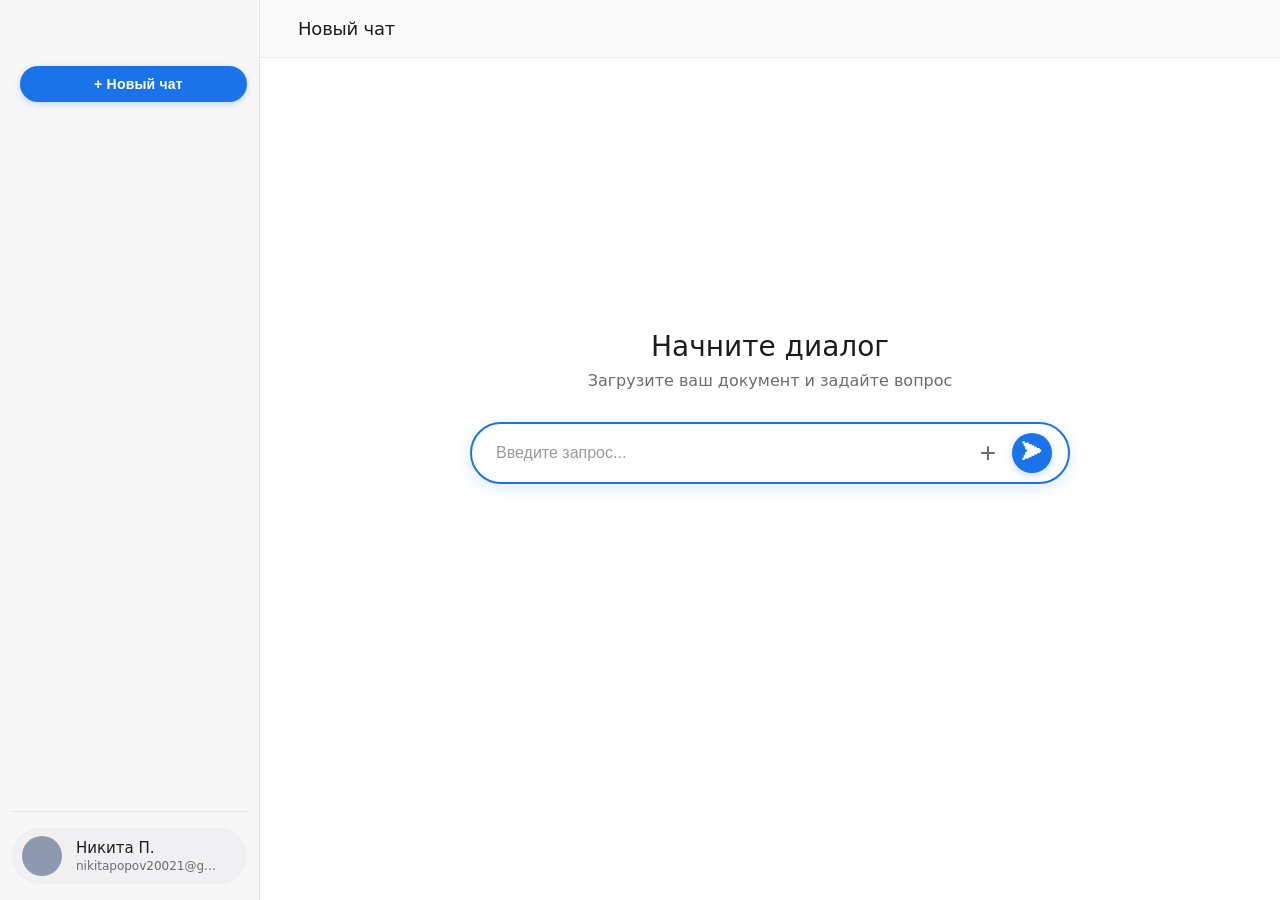
==== frontend/index.html @ 784e1c25 "feat: main page with chat bot" ====
<!DOCTYPE html>
<html lang="en">
<head>
    <meta charset="UTF-8">
    <meta name="viewport" content="width=device-width, initial-scale=1.0">
    <link rel="stylesheet" href="style.css">
    <title>Chat</title>
</head>
<body>
    <div class="chat-window">
        <aside class="sidebar">
            <div class="sidebar-top">
                <button class="new-chat-btn" id="newChatBtn">
                    <i class="fas fa-plus"></i> + Новый чат
                </button>
            </div>

            <div class="sidebar-bottom">
                <div class="profile-card">
                    <div class="profile-avatar">
                        <i class="fas fa-user" style="color: white; font-size: 20px;"></i>
                    </div>
                    <div class="profile-info">
                        <span class="profile-name">Никита П.</span>
                        <span class="profile-email">nikitapopov20021@gmail.ru</span>
                    </div>
                    <i class="fas fa-ellipsis-v profile-icon"></i>
                </div>
            </div>
        </aside>

        <main class="main-chat">
            <div class="chat-header">
                <h2><i class="fas fa-comment-dots" style="margin-right: 10px; color: #1a73e8;"></i>Новый чат</h2>
                <i class="fas fa-ellipsis-h"></i>
            </div>

            
            <div class="start-screen" id="startScreen">
                <div class="start-content">
                    <div class="logo">
                        <i class="fas fa-robot"></i>
                    </div>
                    <h1>Начните диалог</h1>
                    <p class="subtitle">Загрузите ваш документ и задайте вопрос</p>
                    <div class="start-input-wrapper">
                        <input type="text" id="startInput" placeholder="Введите запрос..." />
                        <div class="start-actions">
                            <button class="attach-btn" id="startAttachBtn" title="Прикрепить документ">
                                +
                            </button>
                            <button class="send-btn" id="startSendBtn">
                                ⮞
                            </button>
                        </div>
                    </div>
                </div>
            </div>

           
            <div class="messages-area hidden" id="messagesArea"></div>

            
            <div class="input-area" id="chatInputArea">
                <div class="input-wrapper">
                    <input type="text" id="chatInput" placeholder="Введите сообщение..." />
                    <div class="input-actions">
                        <button class="attach-btn" id="attachBtn" title="Прикрепить документ">
                            +
                        </button>
                        <button class="send-btn" id="chatSendBtn">
                            ⮞
                        </button>
                    </div>
                </div>
            </div>
        </main>
    </div>

  <script src="script2.js"></script>
</body>
</html>
---- frontend/style.css ----
* {
            margin: 0;
            padding: 0;
            box-sizing: border-box;
        }

        body {
            font-family: Arial, sans-serif;
            background: #f0f2f5;
            display: flex;
            justify-content: center;
            align-items: center;
            min-height: 100vh;
        }

        .container {
            background: white;
            padding: 40px;
            border-radius: 12px;
            box-shadow: 0 4px 12px rgba(0, 0, 0, 0.1);
            width: 400px;
            max-width: 95%;
        }

        
        .tabs {
            display: flex;
            margin-bottom: 30px;
            border-bottom: 2px solid #e0e0e0;
        }

        .tab-btn {
            flex: 1;
            padding: 12px;
            border: none;
            background: none;
            font-size: 18px;
            font-weight: 600;
            color: #666;
            cursor: pointer;
            transition: 0.3s;
            border-bottom: 3px solid transparent;
        }

        .tab-btn:hover {
            color: #1877f2;
        }

        .tab-btn.active {
            color: #1877f2;
            border-bottom-color: #1877f2;
        }

        
        .form {
            display: none;
            flex-direction: column;
            gap: 16px;
        }

        .form.active {
            display: flex;
        }

        .form-group {
            display: flex;
            flex-direction: column;
            gap: 5px;
        }

        .form-group label {
            font-size: 14px;
            font-weight: 600;
            color: #333;
        }

        .form-group input {
            padding: 12px 14px;
            border: 1px solid #ddd;
            border-radius: 6px;
            font-size: 15px;
            transition: 0.3s;
        }

        .form-group input:focus {
            outline: none;
            border-color: #1877f2;
            box-shadow: 0 0 0 3px rgba(24, 119, 242, 0.1);
        }

        .btn {
            padding: 14px;
            background: #1877f2;
            color: white;
            border: none;
            border-radius: 6px;
            font-size: 16px;
            font-weight: 600;
            cursor: pointer;
            transition: 0.3s;
            margin-top: 8px;
        }

        .btn:hover {
            background: #166fe5;
        }

        .btn:active {
            transform: scale(0.98);
        }

        .footer-text {
            text-align: center;
            font-size: 14px;
            color: #666;
            margin-top: 16px;
        }

        .footer-text a {
            color: #1877f2;
            text-decoration: none;
            font-weight: 600;
        }

        .footer-text a:hover {
            text-decoration: underline;
        }

        
        .error-msg {
            color: #e74c3c;
            font-size: 13px;
            
        } 

       * {
    margin: 0;
    padding: 0;
    box-sizing: border-box;
}

* {
    margin: 0;
    padding: 0;
    box-sizing: border-box;
}

body {
    background: #ffffff;
    display: flex;
    justify-content: center;
    align-items: center;
    min-height: 100vh;
    font-family: system-ui, -apple-system, 'Segoe UI', Roboto, sans-serif;
}

.chat-window {
    display: flex;
    width: 100vw;
    height: 100vh;
    background: #ffffff;
    overflow: hidden;
}


.sidebar {
    width: 260px;
    background: #f7f7f8;
    border-right: 1px solid #e4e4e7;
    display: flex;
    flex-direction: column;
    flex-shrink: 0;
    padding: 16px 12px 0 12px;
}

.sidebar-top {
    flex: 1;
    display: flex;
    flex-direction: column;
    padding-bottom: 16px;
}

.new-chat-btn {
    display: flex;
    align-items: center;
    justify-content: center;
    gap: 10px;
    background: #1a73e8;
    color: white;
    border: none;
    border-radius: 40px;
    padding: 10px 16px;
    font-size: 14px;
    font-weight: 600;
    cursor: pointer;
    width: calc(100% - 8px);
    margin-left: 8px;
    margin-top: 50px;
    box-shadow: 0 2px 6px rgba(26, 115, 232, 0.25);
    letter-spacing: 0.2px;
    flex-shrink: 0;
    transition: background 0.15s;
}

.new-chat-btn:hover {
    background: #1557b0;
}

.new-chat-btn i {
    font-size: 16px;
    color: white;
}

.sidebar-bottom {
    border-top: 1px solid #e4e4e7;
    padding: 16px 0 16px 0;
    margin-top: auto;
    flex-shrink: 0;
    background: #f7f7f8;
}

.profile-card {
    display: flex;
    align-items: center;
    gap: 14px;
    padding: 8px 10px;
    border-radius: 40px;
    background: #f0f0f2;
    cursor: default;
}

.profile-avatar {
    width: 40px;
    height: 40px;
    background: #8e9aaf;
    border-radius: 50%;
    display: flex;
    align-items: center;
    justify-content: center;
    color: white;
    font-weight: 600;
    font-size: 18px;
    flex-shrink: 0;
}

.profile-info {
    flex: 1;
    display: flex;
    flex-direction: column;
    min-width: 0;
}

.profile-name {
    font-weight: 500;
    font-size: 15px;
    color: #1c1c1e;
    line-height: 1.3;
}

.profile-email {
    font-size: 12px;
    color: #6c6c70;
    white-space: nowrap;
    overflow: hidden;
    text-overflow: ellipsis;
}

.profile-icon {
    color: #6c6c70;
    font-size: 16px;
    margin-left: 4px;
}


.main-chat {
    flex: 1;
    display: flex;
    flex-direction: column;
    background: #ffffff;
    min-width: 0;
}

.chat-header {
    padding: 18px 28px;
    border-bottom: 1px solid #ececef;
    display: flex;
    align-items: center;
    justify-content: space-between;
    flex-shrink: 0;
    background: #fafafb;
}

.chat-header h2 {
    font-size: 18px;
    font-weight: 500;
    color: #1c1c1e;
    letter-spacing: -0.2px;
}

.chat-header i {
    color: #6c6c70;
    font-size: 18px;
    cursor: default;
}


.messages-area {
    flex: 1;
    padding: 40px 28px 20px 28px;
    overflow-y: auto;
    display: flex;
    flex-direction: column;
    align-items: center;
    gap: 22px;
    background: #ffffff;
}

.messages-area.hidden {
    display: none;
}

.message {
    display: flex;
    gap: 14px;
    width: 100%;
    max-width: 700px;
}

.message.user {
    flex-direction: row-reverse;
}

.message-avatar {
    width: 36px;
    height: 36px;
    border-radius: 50%;
    display: flex;
    align-items: center;
    justify-content: center;
    font-weight: 500;
    font-size: 16px;
    flex-shrink: 0;
    color: white;
}

.message-avatar.gpt {
    background: #1a73e8;
}

.message-avatar.user {
    background: #8e9aaf;
}

.message-bubble {
    background: #f1f3f5;
    padding: 12px 18px;
    border-radius: 18px;
    border-top-left-radius: 6px;
    font-size: 15px;
    line-height: 1.5;
    color: #1d1d1f;
    box-shadow: 0 1px 3px rgba(0,0,0,0.02);
    word-break: break-word;
    flex: 1;
}

.message.user .message-bubble {
    background: #1a73e8;
    color: white;
    border-top-left-radius: 18px;
    border-top-right-radius: 6px;
}

.message-bubble p {
    margin-bottom: 4px;
}
.message-bubble p:last-child {
    margin-bottom: 0;
}

.message-time {
    font-size: 11px;
    color: #8e8e93;
    margin-top: 5px;
    text-align: right;
}

.message.user .message-time {
    color: #c8d7f0;
}


.start-screen {
    flex: 1;
    display: flex;
    flex-direction: column;
    align-items: center;
    justify-content: center;
    padding: 40px;
    background: #ffffff;
}

.start-screen.hidden {
    display: none;
}

.start-content {
    display: flex;
    flex-direction: column;
    align-items: center;
    margin-top: -90px;
}

.start-screen .logo {
    font-size: 48px;
    color: #1a73e8;
    margin-bottom: 16px;
}

.start-screen h1 {
    font-size: 28px;
    font-weight: 500;
    color: #1c1c1e;
    margin-bottom: 8px;
}

.start-screen .subtitle {
    font-size: 16px;
    color: #6c6c70;
    margin-bottom: 32px;
}

.start-input-wrapper {
    display: flex;
    align-items: center;
    gap: 12px;
    background: white;
    border: 2px solid #d9d9de;
    border-radius: 40px;
    padding: 6px 6px 6px 24px;
    width: 600px;
    max-width: 600px;
    box-shadow: 0 4px 12px rgba(0,0,0,0.05);
    transition: border-color 0.2s, box-shadow 0.2s;
    margin-bottom: 70px;
}

.start-input-wrapper:focus-within {
    border-color: #1a73e8;
    box-shadow: 0 4px 16px rgba(26, 115, 232, 0.15);
}

.start-input-wrapper input {
    flex: 1;
    border: none;
    outline: none;
    font-size: 16px;
    padding: 14px 0;
    background: transparent;
    color: #1c1c1e;
}

.start-input-wrapper input::placeholder {
    color: #99999e;
}


.start-actions {
    display: flex;
    align-items: center;
    gap: 6px;
}


 .start-actions .attach-btn {
    background: transparent !important;
    color: #6c6c70;
    border: none;
    width: 36px;
    height: 36px;
    display: flex;
    align-items: center;
    justify-content: center;
    font-size: 28px;
    font-weight: 300;
    cursor: pointer;
    transition: color 0.15s, transform 0.1s;
    flex-shrink: 0;
    line-height: 1;
    padding: 0;
    border-radius: 0;
    box-shadow: none;
}

.start-actions .attach-btn:hover {
    color: #1a73e8;
}

.start-actions .attach-btn:active {
    transform: scale(0.85);
}


.start-actions .send-btn {
    background: #1a73e8;
    color: white;
    border: none;
    width: 40px;
    height: 40px;
    border-radius: 50%;
    display: flex;
    align-items: center;
    justify-content: center;
    font-size: 22px;
    font-weight: 700;
    cursor: pointer;
    transition: background 0.15s, transform 0.1s;
    flex-shrink: 0;
    line-height: 1;
    box-shadow: 0 2px 8px rgba(26, 115, 232, 0.25);
    margin-right: 10px;
}

.start-actions .send-btn:hover {
    background: #1557b0;
}

.start-actions .send-btn:active {
    transform: scale(0.92);
}


.input-area {
    padding: 16px 24px 24px 24px;
    border-top: 1px solid #ececef;
    background: #fafafb;
    flex-shrink: 0;
    display: none;
}

.input-area.active {
    display: block;
}

.input-wrapper {
    display: flex;
    align-items: center;
    gap: 12px;
    background: white;
    border: 1px solid #d9d9de;
    border-radius: 40px;
    padding: 6px 6px 6px 20px;
    box-shadow: 0 2px 6px rgba(0,0,0,0.01);
    max-width: 700px;
    margin: 0 auto;
}

.input-wrapper input {
    flex: 1;
    border: none;
    outline: none;
    font-size: 15px;
    padding: 12px 0;
    background: transparent;
    color: #1c1c1e;
}

.input-wrapper input::placeholder {
    color: #99999e;
}

.input-actions {
    display: flex;
    align-items: center;
    gap: 6px;
}

.input-actions .attach-btn {
    background: transparent;
    color: #6c6c70;
    border: none;
    width: 32px;
    height: 32px;
    display: flex;
    align-items: center;
    justify-content: center;
    font-size: 24px;
    font-weight: 300;
    cursor: pointer;
    transition: color 0.15s, transform 0.1s;
    flex-shrink: 0;
    line-height: 1;
    padding: 0;
    border-radius: 0;
    box-shadow: none;
}

.input-actions .attach-btn:hover {
    color: #1a73e8;
}

.input-actions .attach-btn:active {
    transform: scale(0.85);
}


.input-actions .send-btn {
    background: #1a73e8;
    color: white;
    border: none;
    width: 40px;
    height: 40px;
    border-radius: 50%;
    display: flex;
    align-items: center;
    justify-content: center;
    font-size: 22px;
    font-weight: 700;
    cursor: pointer;
    transition: background 0.15s, transform 0.1s;
    flex-shrink: 0;
    box-shadow: 0 2px 8px rgba(26, 115, 232, 0.25);
    line-height: 1;
    margin-right: 10px;
}

.input-actions .send-btn:hover {
    background: #1557b0;
}

.input-actions .send-btn:active {
    transform: scale(0.92);
}


@media (max-width: 700px) {
    .sidebar {
        width: 200px;
        padding: 14px 10px 0 10px;
    }
    .new-chat-btn {
        font-size: 13px;
        padding: 7px 14px;
        margin-left: 6px;
        width: calc(100% - 6px);
    }
    .profile-name {
        font-size: 13px;
    }
    .messages-area {
        padding: 24px 16px 16px 16px;
    }
    .start-input-wrapper {
        max-width: 100%;
        margin: 0 16px 70px 16px;
    }
    .start-content {
        margin-top: -40px;
    }
    .input-wrapper {
        max-width: 100%;
    }
    
    
    .start-actions .attach-btn {
        width: 32px;
        height: 32px;
        font-size: 24px;
    }
    
    
    .start-actions .send-btn {
        width: 44px;
        height: 44px;
        font-size: 22px;
        margin-right: 10px;
    }
}


@media (max-width: 550px) {
    .sidebar {
        width: 170px;
        padding: 12px 8px 0 8px;
    }
    .new-chat-btn {
        font-size: 12px;
        padding: 6px 12px;
        margin-left: 4px;
        width: calc(100% - 4px);
        gap: 6px;
    }
    .profile-avatar {
        width: 34px;
        height: 34px;
        font-size: 14px;
    }
    .sidebar-bottom {
        padding: 12px 0 12px 0;
    }
    .start-screen h1 {
        font-size: 22px;
    }
    .start-content {
        margin-top: -30px;
    }
    
    
    .start-actions .attach-btn {
        width: 30px;
        height: 30px;
        font-size: 22px;
    }
    
    
    .start-actions .send-btn {
        width: 40px;
        height: 40px;
        font-size: 20px;
        margin-right: 10px;
    }
    
    
    .input-actions .attach-btn {
        width: 28px;
        height: 28px;
        font-size: 20px;
    }
    
    
    .input-actions .send-btn {
        width: 40px;
        height: 40px;
        font-size: 20px;
        margin-right: 10px;
    }
}
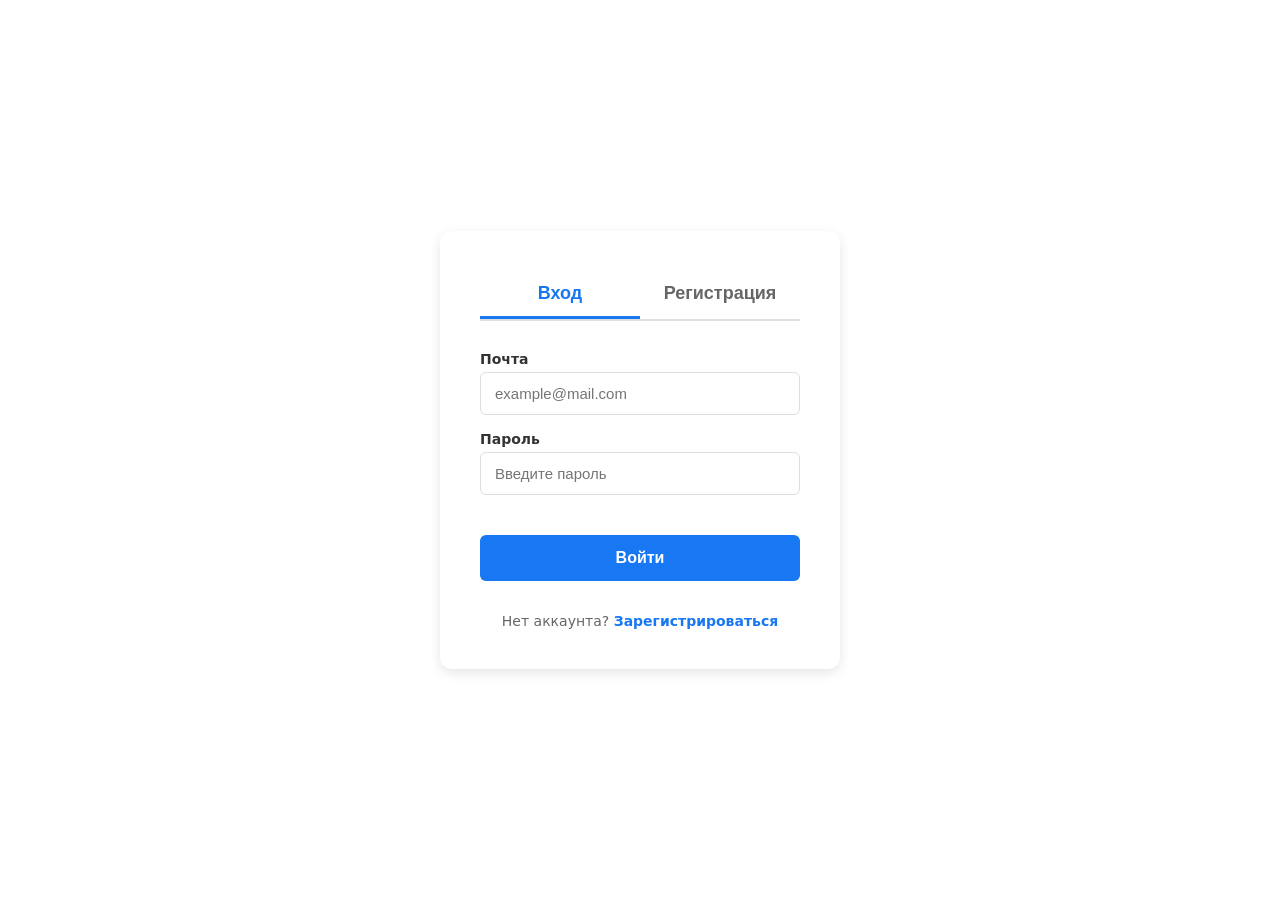
==== commit f4cc0f92: "feat: linked api and view" ====
--- a/frontend/index.html
+++ b/frontend/index.html
@@ -21,8 +21,8 @@
                         <i class="fas fa-user" style="color: white; font-size: 20px;"></i>
                     </div>
                     <div class="profile-info">
-                        <span class="profile-name">Никита П.</span>
-                        <span class="profile-email">nikitapopov20021@gmail.ru</span>
+                        <span class="profile-name" id="profileName">Пользователь</span>
+                        <span class="profile-email" id="profileEmail"></span>
                     </div>
                     <i class="fas fa-ellipsis-v profile-icon"></i>
                 </div>
@@ -77,6 +77,7 @@
         </main>
     </div>
 
+  <script src="auth.js"></script>
   <script src="script2.js"></script>
 </body>
 </html>
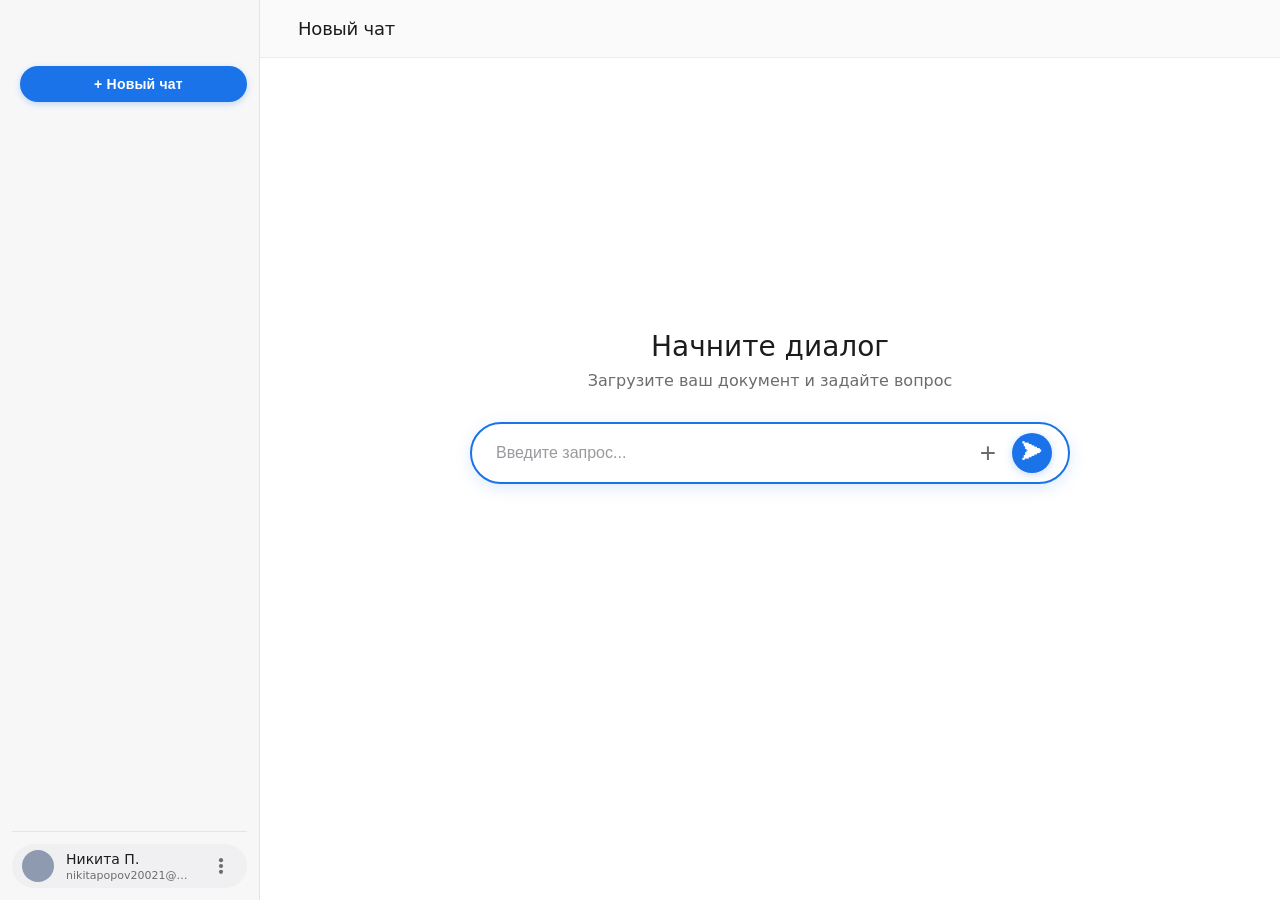
==== commit 6e91213d: "fix: добавлено контекстное меню для выхода из аккаунта" ====
--- a/frontend/index.html
+++ b/frontend/index.html
@@ -15,18 +15,32 @@
                 </button>
             </div>
 
-            <div class="sidebar-bottom">
-                <div class="profile-card">
-                    <div class="profile-avatar">
-                        <i class="fas fa-user" style="color: white; font-size: 20px;"></i>
-                    </div>
-                    <div class="profile-info">
-                        <span class="profile-name" id="profileName">Пользователь</span>
-                        <span class="profile-email" id="profileEmail"></span>
-                    </div>
-                    <i class="fas fa-ellipsis-v profile-icon"></i>
-                </div>
+          <div class="sidebar-bottom">
+    <div class="profile-card">
+        <div class="profile-avatar">
+            <i class="fas fa-user" style="color: white; font-size: 16px;"></i>
+        </div>
+        <div class="profile-info">
+            <span class="profile-name">Никита П.</span>
+            <span class="profile-email">nikitapopov20021@mail.ru</span>
+        </div>
+        <div class="profile-menu-wrapper">
+            <button class="profile-menu-btn" id="profileMenuBtn" title="Меню">
+                <svg width="20" height="20" viewBox="0 0 24 24" fill="currentColor">
+                    <circle cx="12" cy="5" r="2.5"/>
+                    <circle cx="12" cy="12" r="2.5"/>
+                    <circle cx="12" cy="19" r="2.5"/>
+                </svg>
+            </button>
+            
+            <div class="profile-dropdown" id="profileDropdown">
+                <button class="dropdown-item" id="logoutBtn">
+                    <i class="fas fa-sign-out-alt"></i> Выйти
+                </button>
             </div>
+        </div>
+    </div>
+</div>
         </aside>
 
         <main class="main-chat">
@@ -77,7 +91,6 @@
         </main>
     </div>
 
-  <script src="auth.js"></script>
   <script src="script2.js"></script>
 </body>
 </html>
--- a/frontend/style.css
+++ b/frontend/style.css
@@ -212,26 +212,27 @@
 }
 
 .sidebar-bottom {
-    border-top: 1px solid #e4e4e7;
-    padding: 16px 0 16px 0;
+     border-top: 1px solid #e4e4e7;
+    padding: 12px 0 12px 0;
     margin-top: auto;
     flex-shrink: 0;
     background: #f7f7f8;
 }
 
 .profile-card {
-    display: flex;
-    align-items: center;
-    gap: 14px;
-    padding: 8px 10px;
+     display: flex;
+    align-items: center;
+    gap: 12px;
+    padding: 6px 10px;
     border-radius: 40px;
     background: #f0f0f2;
     cursor: default;
+    position: relative;
 }
 
 .profile-avatar {
-    width: 40px;
-    height: 40px;
+    width: 32px;
+    height: 32px;
     background: #8e9aaf;
     border-radius: 50%;
     display: flex;
@@ -239,7 +240,7 @@
     justify-content: center;
     color: white;
     font-weight: 600;
-    font-size: 18px;
+    font-size: 14px;
     flex-shrink: 0;
 }
 
@@ -252,13 +253,13 @@
 
 .profile-name {
     font-weight: 500;
-    font-size: 15px;
+    font-size: 14px;
     color: #1c1c1e;
     line-height: 1.3;
 }
 
 .profile-email {
-    font-size: 12px;
+     font-size: 11px;
     color: #6c6c70;
     white-space: nowrap;
     overflow: hidden;
@@ -271,6 +272,94 @@
     margin-left: 4px;
 }
 
+.profile-menu-wrapper {
+    position: relative;
+    flex-shrink: 0;
+}
+
+.profile-menu-btn {
+    background: transparent;
+    border: none;
+    color: #6c6c70;
+    width: 32px;
+    height: 32px;
+    border-radius: 50%;
+    display: flex;
+    align-items: center;
+    justify-content: center;
+    cursor: pointer;
+    transition: background 0.15s, color 0.15s;
+    font-size: 18px;
+}
+
+.profile-menu-btn:hover {
+    background: rgba(0, 0, 0, 0.06);
+    color: #1c1c1e;
+}
+
+.profile-menu-btn:active {
+    transform: scale(0.92);
+}
+
+.profile-dropdown {
+    position: absolute;
+    right: 0;
+    bottom: calc(100% + 8px); 
+    background: white;
+    border-radius: 12px;
+    box-shadow: 0 8px 24px rgba(0, 0, 0, 0.15);
+    min-width: 180px;
+    padding: 6px 0;
+    opacity: 0;
+    visibility: hidden;
+    transform: translateY(8px); 
+    transition: opacity 0.2s ease, transform 0.2s ease, visibility 0.2s ease;
+    z-index: 1000;
+}
+
+.profile-dropdown.active {
+    opacity: 1;
+    visibility: visible;
+    transform: translateY(0);
+}
+
+.dropdown-item {
+    display: flex;
+    align-items: center;
+    gap: 12px;
+    width: 100%;
+    padding: 10px 16px;
+    background: transparent;
+    border: none;
+    color: #1c1c1e;
+    font-size: 14px;
+    cursor: pointer;
+    transition: background 0.15s;
+    font-family: inherit;
+}
+
+.dropdown-item:hover {
+    background: #f0f0f2;
+}
+
+.dropdown-item i {
+    font-size: 16px;
+    color: #6c6c70;
+    width: 20px;
+    text-align: center;
+}
+
+.dropdown-item.logout-item {
+    color: #e53935;
+}
+
+.dropdown-item.logout-item i {
+    color: #e53935;
+}
+
+.dropdown-item.logout-item:hover {
+    background: #fde8e8;
+}
 
 .main-chat {
     flex: 1;
@@ -644,9 +733,7 @@
         margin-left: 6px;
         width: calc(100% - 6px);
     }
-    .profile-name {
-        font-size: 13px;
-    }
+    
     .messages-area {
         padding: 24px 16px 16px 16px;
     }
@@ -675,6 +762,33 @@
         font-size: 22px;
         margin-right: 10px;
     }
+
+    .profile-avatar {
+        width: 28px;
+        height: 28px;
+        font-size: 12px;
+    }
+    .profile-name {
+        font-size: 13px;
+    }
+    .profile-email {
+        font-size: 10px;
+    }
+    .profile-menu-btn {
+        width: 28px;
+        height: 28px;
+        font-size: 16px;
+    }
+    .profile-dropdown {
+        min-width: 160px;
+        right: -4px;
+        bottom: calc(100% + 6px);
+    }
+    .dropdown-item {
+        font-size: 13px;
+        padding: 8px 14px;
+    }
+
 }
 
 
@@ -690,11 +804,7 @@
         width: calc(100% - 4px);
         gap: 6px;
     }
-    .profile-avatar {
-        width: 34px;
-        height: 34px;
-        font-size: 14px;
-    }
+    
     .sidebar-bottom {
         padding: 12px 0 12px 0;
     }
@@ -734,4 +844,31 @@
         font-size: 20px;
         margin-right: 10px;
     }
+
+    .profile-avatar {
+        width: 26px;
+        height: 26px;
+        font-size: 11px;
+    }
+    .profile-name {
+        font-size: 12px;
+    }
+    .profile-email {
+        font-size: 9px;
+    }
+    .profile-menu-btn {
+        width: 26px;
+        height: 26px;
+        font-size: 14px;
+    }
+    .profile-dropdown {
+        min-width: 140px;
+        right: -6px;
+        bottom: calc(100% + 4px);
+    }
+    .dropdown-item {
+        font-size: 12px;
+        padding: 8px 12px;
+    }
+
 }
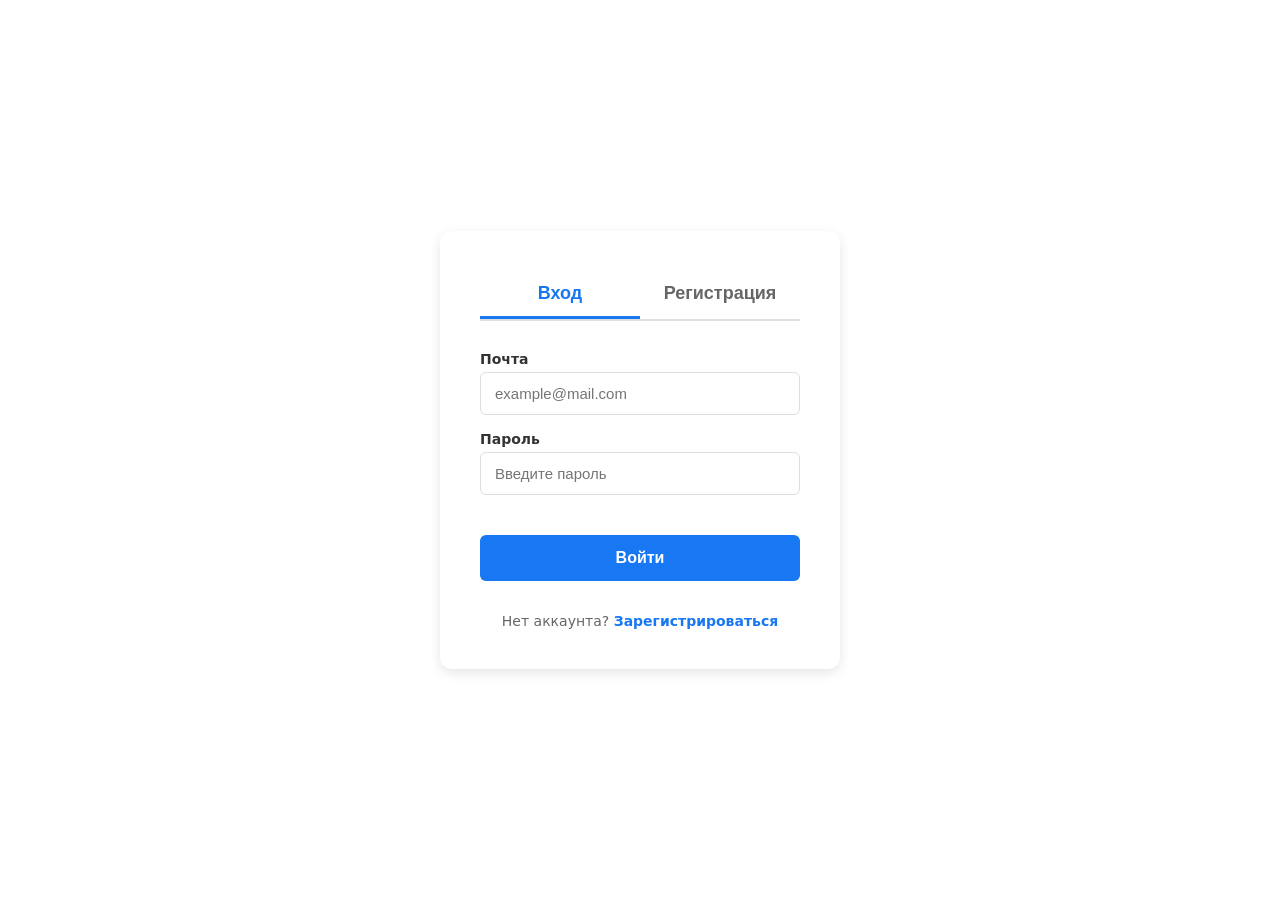
==== commit 31477c20: "chrome: merge main" ====
--- a/frontend/index.html
+++ b/frontend/index.html
@@ -21,8 +21,8 @@
             <i class="fas fa-user" style="color: white; font-size: 16px;"></i>
         </div>
         <div class="profile-info">
-            <span class="profile-name">Никита П.</span>
-            <span class="profile-email">nikitapopov20021@mail.ru</span>
+            <span class="profile-name" id="profileName"></span>
+            <span class="profile-email" id="profileEmail"></span>
         </div>
         <div class="profile-menu-wrapper">
             <button class="profile-menu-btn" id="profileMenuBtn" title="Меню">
@@ -91,6 +91,7 @@
         </main>
     </div>
 
+  <script src="auth.js"></script>
   <script src="script2.js"></script>
 </body>
 </html>
